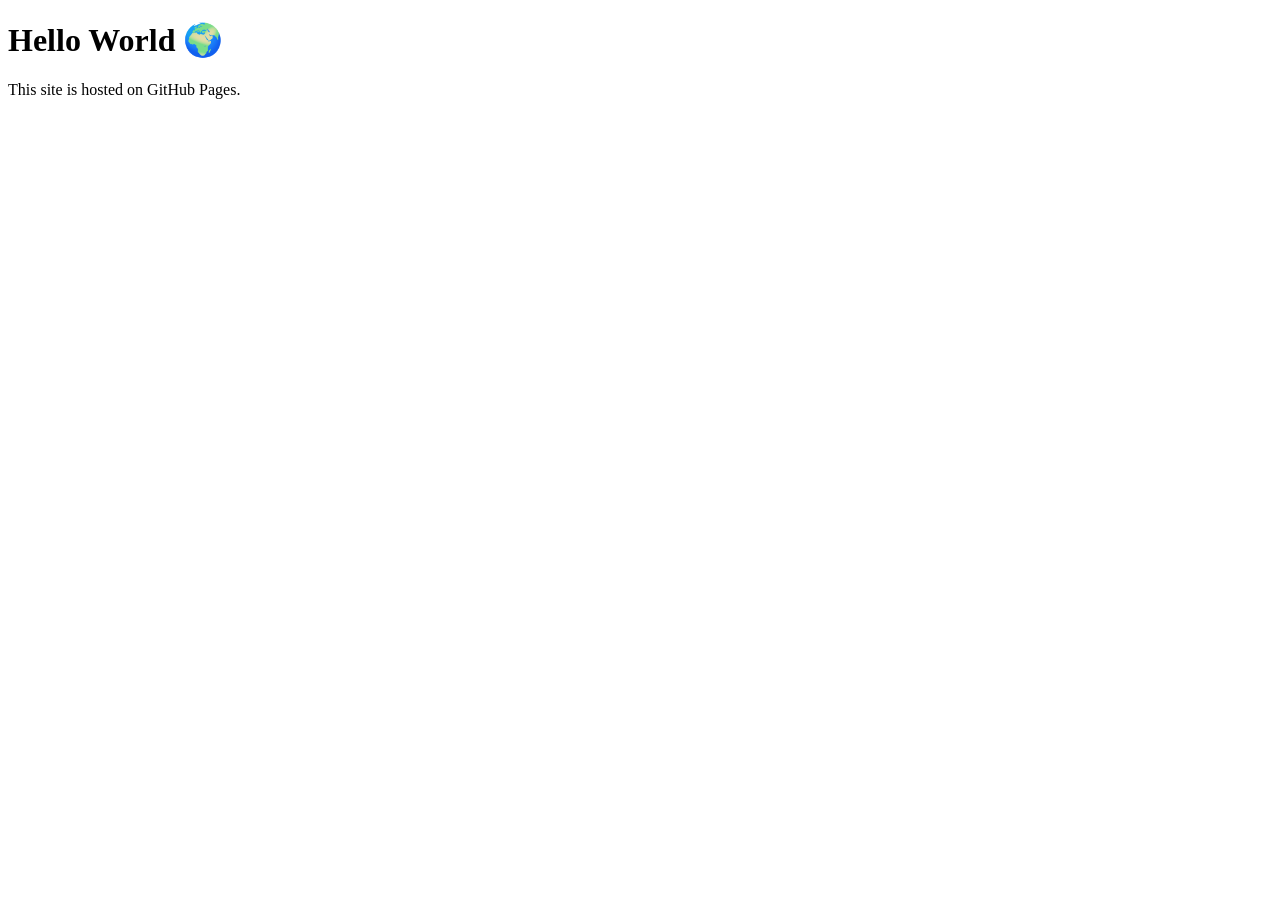
==== index.html @ a032c5ef "Static web site - hello world." ====
<!DOCTYPE html>
<html lang="en">
<head>
  <meta charset="UTF-8">
  <title>Hello World – GitHub Pages</title>
  <meta name="viewport" content="width=device-width, initial-scale=1.0">
</head>
<body>
  <h1>Hello World 🌍</h1>
  <p>This site is hosted on GitHub Pages.</p>
</body>
</html>
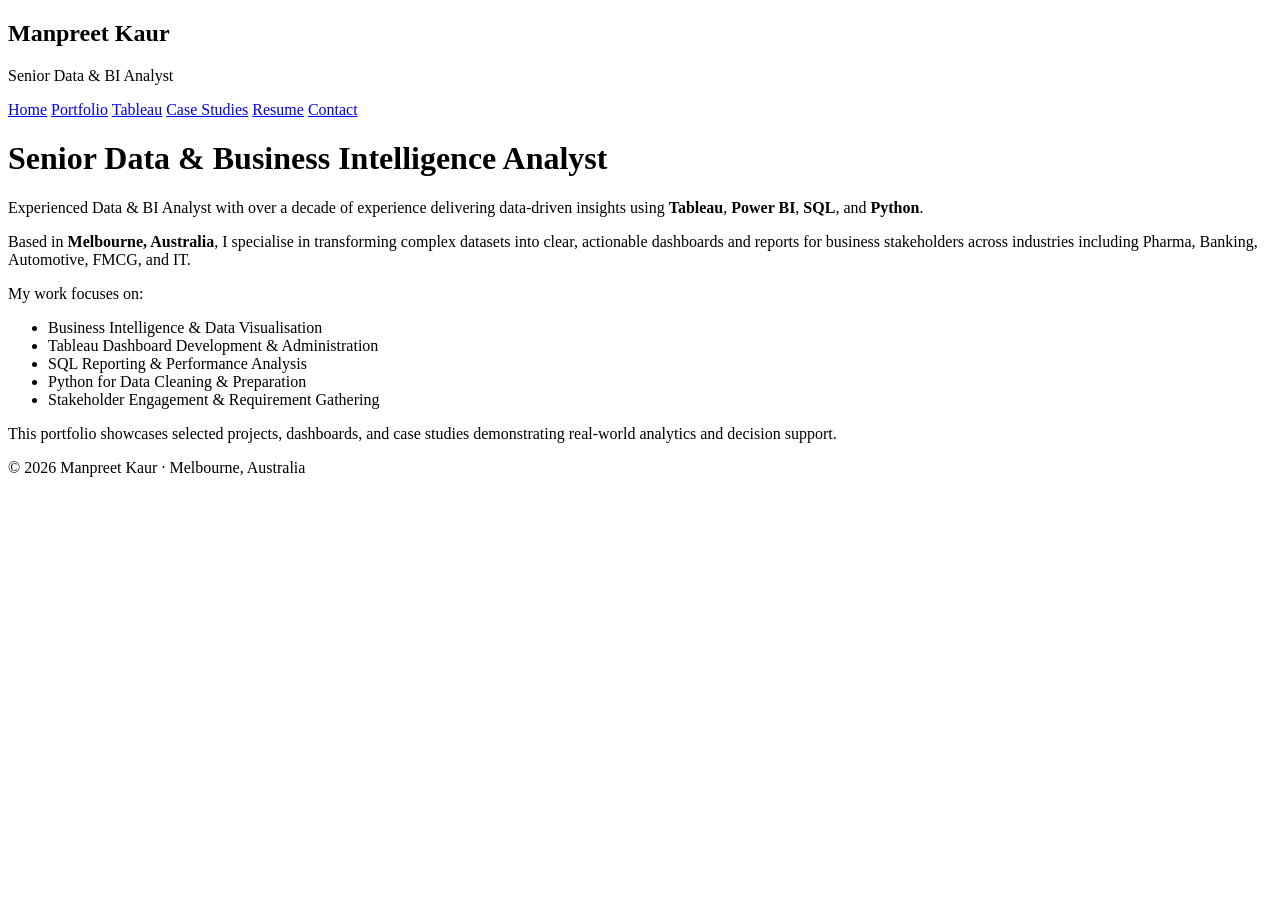
==== commit 256e7b54: "Update home page to static portfolio" ====
--- a/index.html
+++ b/index.html
@@ -2,11 +2,84 @@
 <html lang="en">
 <head>
   <meta charset="UTF-8">
-  <title>Hello World – GitHub Pages</title>
+  <title>Manpreet Kaur | Senior Data & BI Analyst</title>
+
+  <!-- SEO & Mobile -->
   <meta name="viewport" content="width=device-width, initial-scale=1.0">
+  <meta name="description" content="Senior Data & BI Analyst based in Melbourne, Australia. Expertise in Tableau, Power BI, SQL, and Python.">
+  <meta name="keywords" content="Data Analyst, BI Analyst, Tableau, Power BI, SQL, Melbourne Australia">
+  <meta name="author" content="Manpreet Kaur">
+
+  <!-- CSS -->
+  <link rel="stylesheet" href="css/style.css">
 </head>
+
 <body>
-  <h1>Hello World 🌍</h1>
-  <p>This site is hosted on GitHub Pages.</p>
+
+  <!-- ===== HEADER / NAV ===== -->
+  <header class="site-header">
+    <div class="container header-flex">
+      <div class="brand">
+        <h2>Manpreet Kaur</h2>
+        <p>Senior Data & BI Analyst</p>
+      </div>
+
+      <nav class="nav">
+        <a href="index.html">Home</a>
+        <a href="portfolio.html">Portfolio</a>
+        <a href="tableau.html">Tableau</a>
+        <a href="case-studies.html">Case Studies</a>
+        <a href="resume.html">Resume</a>
+        <a href="contact.html">Contact</a>
+      </nav>
+    </div>
+  </header>
+
+  <!-- ===== MAIN CONTENT ===== -->
+  <main class="container">
+
+    <div class="card">
+      <h1>Senior Data & Business Intelligence Analyst</h1>
+
+      <p>
+        Experienced Data & BI Analyst with over a decade of experience delivering
+        data-driven insights using <strong>Tableau</strong>, <strong>Power BI</strong>,
+        <strong>SQL</strong>, and <strong>Python</strong>.
+      </p>
+
+      <p>
+        Based in <strong>Melbourne, Australia</strong>, I specialise in transforming
+        complex datasets into clear, actionable dashboards and reports for business
+        stakeholders across industries including Pharma, Banking, Automotive, FMCG,
+        and IT.
+      </p>
+
+      <p>
+        My work focuses on:
+      </p>
+
+      <ul>
+        <li>Business Intelligence & Data Visualisation</li>
+        <li>Tableau Dashboard Development & Administration</li>
+        <li>SQL Reporting & Performance Analysis</li>
+        <li>Python for Data Cleaning & Preparation</li>
+        <li>Stakeholder Engagement & Requirement Gathering</li>
+      </ul>
+
+      <p>
+        This portfolio showcases selected projects, dashboards, and case studies
+        demonstrating real-world analytics and decision support.
+      </p>
+    </div>
+
+  </main>
+
+  <!-- ===== FOOTER ===== -->
+  <footer class="site-footer">
+    <p>
+      © 2026 Manpreet Kaur · Melbourne, Australia
+    </p>
+  </footer>
+
 </body>
 </html>
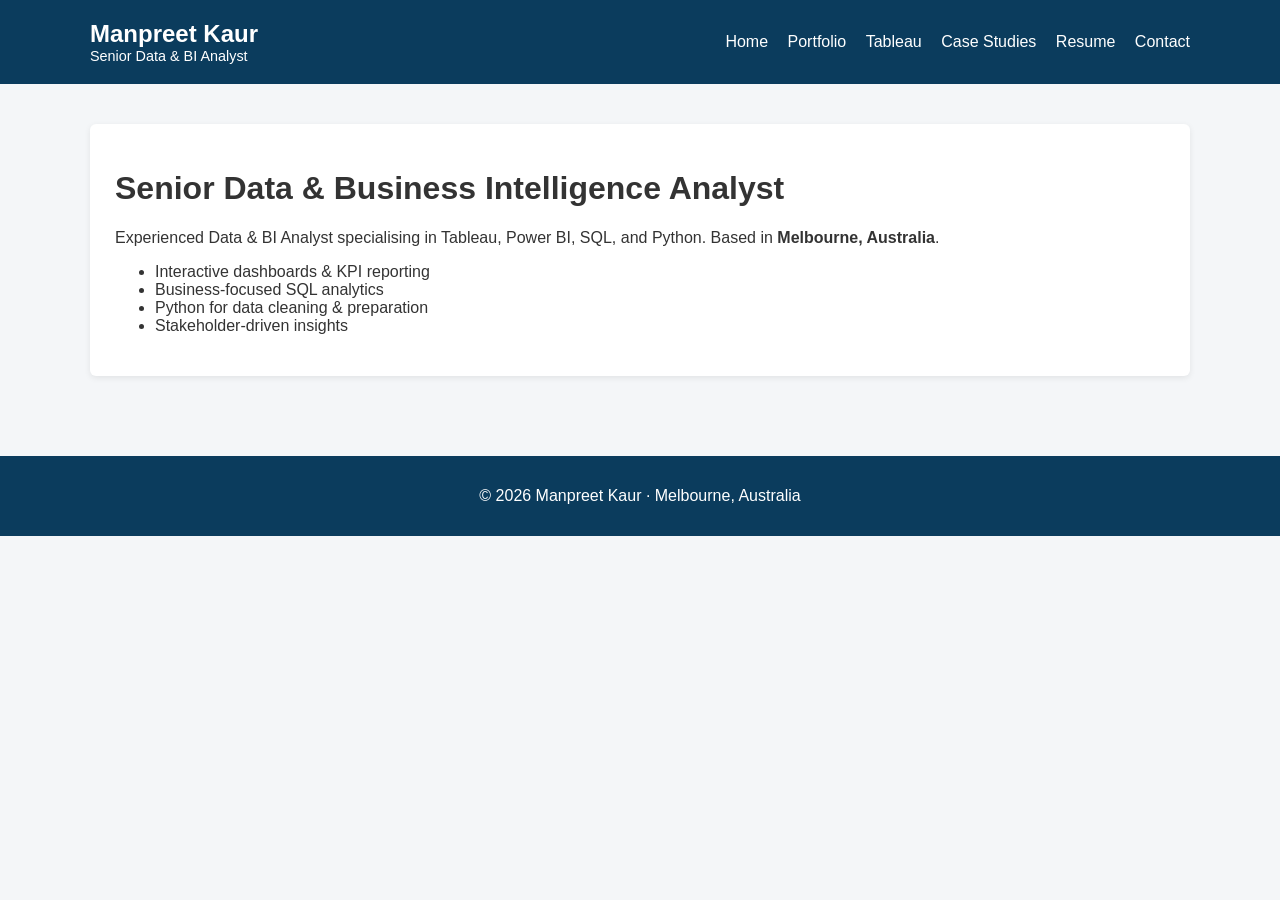
==== commit bd4970a7: "Added content in pages" ====
--- a/index.html
+++ b/index.html
@@ -3,83 +3,48 @@
 <head>
   <meta charset="UTF-8">
   <title>Manpreet Kaur | Senior Data & BI Analyst</title>
-
-  <!-- SEO & Mobile -->
   <meta name="viewport" content="width=device-width, initial-scale=1.0">
-  <meta name="description" content="Senior Data & BI Analyst based in Melbourne, Australia. Expertise in Tableau, Power BI, SQL, and Python.">
-  <meta name="keywords" content="Data Analyst, BI Analyst, Tableau, Power BI, SQL, Melbourne Australia">
-  <meta name="author" content="Manpreet Kaur">
-
-  <!-- CSS -->
+  <meta name="description" content="Senior Data & BI Analyst based in Melbourne, Australia. Tableau, Power BI, SQL, Python.">
   <link rel="stylesheet" href="css/style.css">
 </head>
-
 <body>
 
-  <!-- ===== HEADER / NAV ===== -->
-  <header class="site-header">
-    <div class="container header-flex">
-      <div class="brand">
-        <h2>Manpreet Kaur</h2>
-        <p>Senior Data & BI Analyst</p>
-      </div>
+<header class="site-header">
+  <div class="container header-flex">
+    <div class="brand">
+      <h2>Manpreet Kaur</h2>
+      <p>Senior Data & BI Analyst</p>
+    </div>
+    <nav class="nav">
+      <a href="index.html">Home</a>
+      <a href="portfolio.html">Portfolio</a>
+      <a href="tableau.html">Tableau</a>
+      <a href="case-studies.html">Case Studies</a>
+      <a href="resume.html">Resume</a>
+      <a href="contact.html">Contact</a>
+    </nav>
+  </div>
+</header>
 
-      <nav class="nav">
-        <a href="index.html">Home</a>
-        <a href="portfolio.html">Portfolio</a>
-        <a href="tableau.html">Tableau</a>
-        <a href="case-studies.html">Case Studies</a>
-        <a href="resume.html">Resume</a>
-        <a href="contact.html">Contact</a>
-      </nav>
-    </div>
-  </header>
+<main class="container">
+  <div class="card">
+    <h1>Senior Data & Business Intelligence Analyst</h1>
+    <p>
+      Experienced Data & BI Analyst specialising in Tableau, Power BI, SQL, and Python.
+      Based in <strong>Melbourne, Australia</strong>.
+    </p>
+    <ul>
+      <li>Interactive dashboards & KPI reporting</li>
+      <li>Business-focused SQL analytics</li>
+      <li>Python for data cleaning & preparation</li>
+      <li>Stakeholder-driven insights</li>
+    </ul>
+  </div>
+</main>
 
-  <!-- ===== MAIN CONTENT ===== -->
-  <main class="container">
-
-    <div class="card">
-      <h1>Senior Data & Business Intelligence Analyst</h1>
-
-      <p>
-        Experienced Data & BI Analyst with over a decade of experience delivering
-        data-driven insights using <strong>Tableau</strong>, <strong>Power BI</strong>,
-        <strong>SQL</strong>, and <strong>Python</strong>.
-      </p>
-
-      <p>
-        Based in <strong>Melbourne, Australia</strong>, I specialise in transforming
-        complex datasets into clear, actionable dashboards and reports for business
-        stakeholders across industries including Pharma, Banking, Automotive, FMCG,
-        and IT.
-      </p>
-
-      <p>
-        My work focuses on:
-      </p>
-
-      <ul>
-        <li>Business Intelligence & Data Visualisation</li>
-        <li>Tableau Dashboard Development & Administration</li>
-        <li>SQL Reporting & Performance Analysis</li>
-        <li>Python for Data Cleaning & Preparation</li>
-        <li>Stakeholder Engagement & Requirement Gathering</li>
-      </ul>
-
-      <p>
-        This portfolio showcases selected projects, dashboards, and case studies
-        demonstrating real-world analytics and decision support.
-      </p>
-    </div>
-
-  </main>
-
-  <!-- ===== FOOTER ===== -->
-  <footer class="site-footer">
-    <p>
-      © 2026 Manpreet Kaur · Melbourne, Australia
-    </p>
-  </footer>
+<footer class="site-footer">
+  <p>© 2026 Manpreet Kaur · Melbourne, Australia</p>
+</footer>
 
 </body>
 </html>
--- a/css/style.css
+++ b/css/style.css
@@ -0,0 +1,75 @@
+body {
+  margin: 0;
+  font-family: Arial, Helvetica, sans-serif;
+  background: #f4f6f8;
+  color: #333;
+}
+
+.container {
+  max-width: 1100px;
+  margin: auto;
+  padding: 20px;
+}
+
+.site-header {
+  background: #0b3c5d;
+  color: white;
+}
+
+.header-flex {
+  display: flex;
+  justify-content: space-between;
+  align-items: center;
+}
+
+.brand h2 {
+  margin: 0;
+}
+
+.brand p {
+  margin: 0;
+  font-size: 0.9em;
+}
+
+.nav a {
+  color: white;
+  margin-left: 15px;
+  text-decoration: none;
+  font-weight: 500;
+}
+
+.nav a:hover {
+  text-decoration: underline;
+}
+
+.card {
+  background: white;
+  padding: 25px;
+  margin: 20px 0;
+  border-radius: 6px;
+  box-shadow: 0 2px 6px rgba(0,0,0,0.08);
+}
+
+.site-footer {
+  text-align: center;
+  padding: 15px;
+  background: #0b3c5d;
+  color: white;
+  margin-top: 40px;
+}
+
+@media (max-width: 768px) {
+  .header-flex {
+    flex-direction: column;
+    align-items: flex-start;
+  }
+
+  .nav {
+    margin-top: 10px;
+  }
+
+  .nav a {
+    margin-left: 0;
+    margin-right: 15px;
+  }
+}
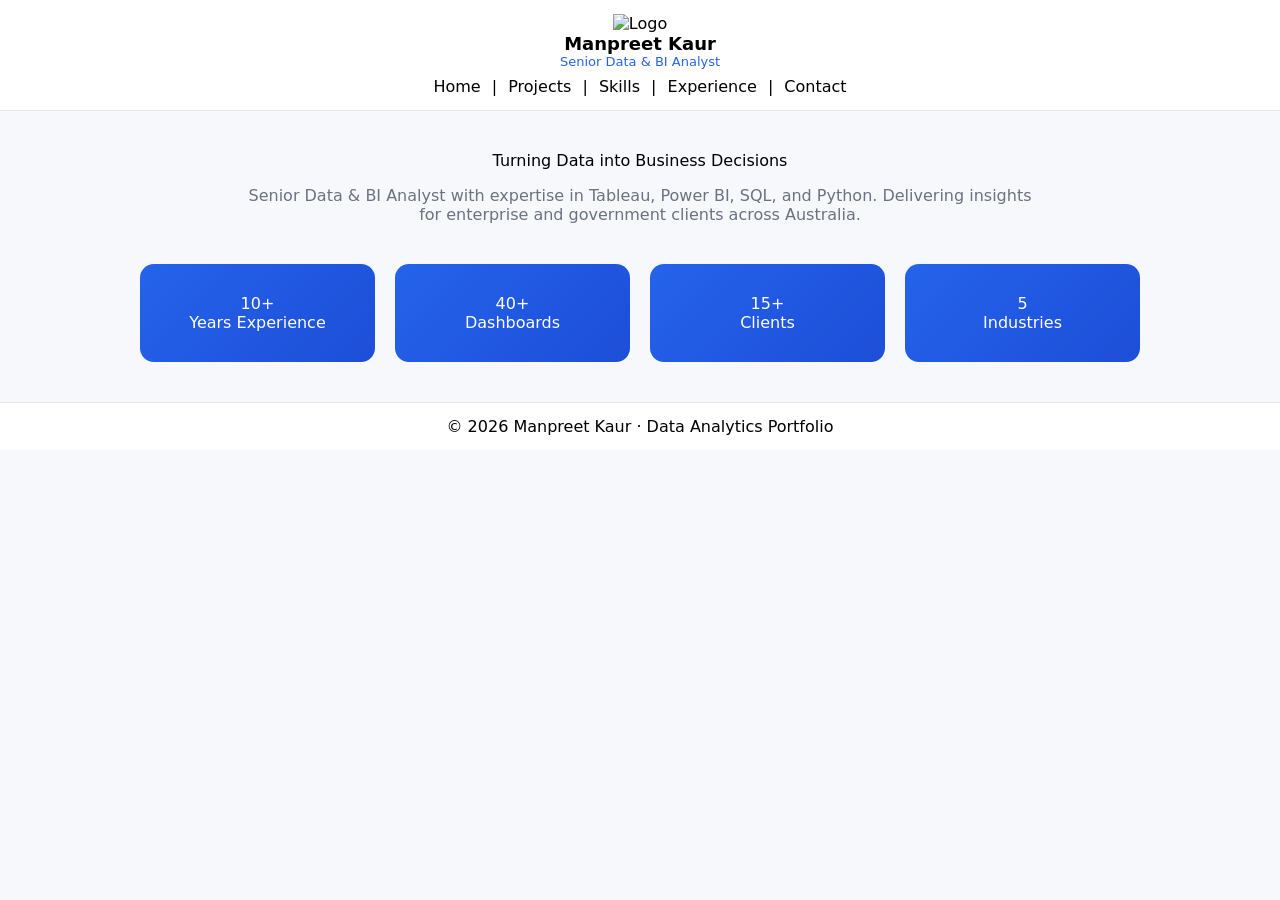
==== commit bed6e65a: "Updated styles a bit" ====
--- a/index.html
+++ b/index.html
@@ -1,50 +1,131 @@
 <!DOCTYPE html>
 <html lang="en">
 <head>
-  <meta charset="UTF-8">
-  <title>Manpreet Kaur | Senior Data & BI Analyst</title>
-  <meta name="viewport" content="width=device-width, initial-scale=1.0">
-  <meta name="description" content="Senior Data & BI Analyst based in Melbourne, Australia. Tableau, Power BI, SQL, Python.">
-  <link rel="stylesheet" href="css/style.css">
+  <meta charset="UTF-8" />
+  <meta name="viewport" content="width=device-width, initial-scale=1.0" />
+  <title>Manpreet Kaur | Data & BI Analyst</title>
+  <link rel="stylesheet" href="style.css" />
 </head>
+
 <body>
 
-<header class="site-header">
-  <div class="container header-flex">
-    <div class="brand">
-      <h2>Manpreet Kaur</h2>
-      <p>Senior Data & BI Analyst</p>
+<!-- ================= HEADER ================= -->
+<header class="top-nav">
+  <div class="nav-left">
+    <img src="assets/logo.png" class="nav-logo-img" alt="Logo" />
+  </div>
+
+  <div class="nav-center">
+    <div class="brand-title">Manpreet Kaur</div>
+    <div class="brand-subtitle">Senior Data & BI Analyst</div>
+
+    <div class="nav-links">
+      <a onclick="showSection('home')">Home</a>
+      <span class="sep">|</span>
+      <a onclick="showSection('projects')">Projects</a>
+      <span class="sep">|</span>
+      <a onclick="showSection('skills')">Skills</a>
+      <span class="sep">|</span>
+      <a onclick="showSection('experience')">Experience</a>
+      <span class="sep">|</span>
+      <a onclick="showSection('contact')">Contact</a>
     </div>
-    <nav class="nav">
-      <a href="index.html">Home</a>
-      <a href="portfolio.html">Portfolio</a>
-      <a href="tableau.html">Tableau</a>
-      <a href="case-studies.html">Case Studies</a>
-      <a href="resume.html">Resume</a>
-      <a href="contact.html">Contact</a>
-    </nav>
   </div>
 </header>
 
-<main class="container">
+<main class="main-container">
+
+<!-- ================= HOME ================= -->
+<section id="home" class="section active">
+  <div class="center-title main-title">
+    Turning Data into Business Decisions
+  </div>
+
+  <p class="subtitle center-title">
+    Senior Data & BI Analyst with expertise in Tableau, Power BI, SQL, and Python.
+    Delivering insights for enterprise and government clients across Australia.
+  </p>
+
+  <div class="stats-grid">
+    <div class="stat-card"><div class="stat-number">10+</div><div class="stat-label">Years Experience</div></div>
+    <div class="stat-card"><div class="stat-number">40+</div><div class="stat-label">Dashboards</div></div>
+    <div class="stat-card"><div class="stat-number">15+</div><div class="stat-label">Clients</div></div>
+    <div class="stat-card"><div class="stat-number">5</div><div class="stat-label">Industries</div></div>
+  </div>
+</section>
+
+<!-- ================= PROJECTS ================= -->
+<section id="projects" class="section">
+  <h2 class="center-title">Featured Projects</h2>
+
+  <div class="card-grid">
+    <div class="card">
+      <h3>Banking Risk Dashboard</h3>
+      <p>SQL + Tableau dashboard for fraud & credit risk insights.</p>
+    </div>
+
+    <div class="card">
+      <h3>Pharma Sales Analytics</h3>
+      <p>Power BI analytics for regional sales optimization.</p>
+    </div>
+
+    <div class="card">
+      <h3>Automotive Market Analysis</h3>
+      <p>Python + SQL demand forecasting & segmentation.</p>
+    </div>
+  </div>
+</section>
+
+<!-- ================= SKILLS ================= -->
+<section id="skills" class="section">
+  <h2 class="center-title">Core Skills</h2>
+
+  <div class="card-grid">
+    <div class="card">Tableau • Power BI</div>
+    <div class="card">SQL (Advanced)</div>
+    <div class="card">Python (Pandas, NumPy)</div>
+    <div class="card">Business Analysis</div>
+  </div>
+</section>
+
+<!-- ================= EXPERIENCE ================= -->
+<section id="experience" class="section">
+  <h2 class="center-title">Professional Experience</h2>
+
   <div class="card">
-    <h1>Senior Data & Business Intelligence Analyst</h1>
-    <p>
-      Experienced Data & BI Analyst specialising in Tableau, Power BI, SQL, and Python.
-      Based in <strong>Melbourne, Australia</strong>.
-    </p>
+    <h3>Senior Data Analyst</h3>
+    <p>Enterprise & Government Clients (Australia)</p>
     <ul>
-      <li>Interactive dashboards & KPI reporting</li>
-      <li>Business-focused SQL analytics</li>
-      <li>Python for data cleaning & preparation</li>
-      <li>Stakeholder-driven insights</li>
+      <li>Built executive dashboards</li>
+      <li>Improved reporting efficiency by 40%</li>
+      <li>Led BI modernization initiatives</li>
     </ul>
   </div>
+</section>
+
+<!-- ================= CONTACT ================= -->
+<section id="contact" class="section">
+  <h2 class="center-title">Contact</h2>
+
+  <div class="card">
+    <p>📍 Australia</p>
+    <p>📧 manpreet@example.com</p>
+    <p>🔗 LinkedIn | GitHub</p>
+  </div>
+</section>
+
 </main>
 
-<footer class="site-footer">
-  <p>© 2026 Manpreet Kaur · Melbourne, Australia</p>
+<footer class="footer">
+  © 2026 Manpreet Kaur · Data Analytics Portfolio
 </footer>
+
+<script>
+function showSection(id) {
+  document.querySelectorAll('.section').forEach(s => s.classList.remove('active'));
+  document.getElementById(id).classList.add('active');
+}
+</script>
 
 </body>
 </html>
--- a/style.css
+++ b/style.css
@@ -0,0 +1,96 @@
+body {
+  margin: 0;
+  font-family: "Segoe UI", system-ui, sans-serif;
+  background: #f6f8fc;
+}
+
+.top-nav {
+  position: sticky;
+  top: 0;
+  background: #fff;
+  border-bottom: 1px solid #e5e7eb;
+  padding: 14px;
+  text-align: center;
+}
+
+.nav-logo-img {
+  height: 42px;
+}
+
+.brand-title {
+  font-size: 18px;
+  font-weight: 700;
+}
+
+.brand-subtitle {
+  font-size: 13px;
+  color: #2563eb;
+}
+
+.nav-links {
+  margin-top: 8px;
+}
+
+.nav-links a {
+  cursor: pointer;
+  margin: 0 6px;
+  font-weight: 500;
+}
+
+.section {
+  display: none;
+  max-width: 1000px;
+  margin: auto;
+  padding: 40px 20px;
+}
+
+.section.active {
+  display: block;
+}
+
+.center-title {
+  text-align: center;
+}
+
+.subtitle {
+  color: #6b7280;
+  max-width: 800px;
+  margin: 16px auto;
+}
+
+.card-grid {
+  display: flex;
+  gap: 20px;
+  flex-wrap: wrap;
+  justify-content: center;
+}
+
+.card {
+  background: #fff;
+  padding: 24px;
+  border-radius: 14px;
+  width: 280px;
+  box-shadow: 0 6px 18px rgba(0,0,0,0.08);
+}
+
+.stats-grid {
+  display: grid;
+  grid-template-columns: repeat(auto-fit,minmax(180px,1fr));
+  gap: 20px;
+  margin-top: 40px;
+}
+
+.stat-card {
+  background: linear-gradient(135deg,#2563eb,#1d4ed8);
+  color: white;
+  padding: 30px;
+  border-radius: 14px;
+  text-align: center;
+}
+
+.footer {
+  text-align: center;
+  padding: 14px;
+  background: #fff;
+  border-top: 1px solid #e5e7eb;
+}
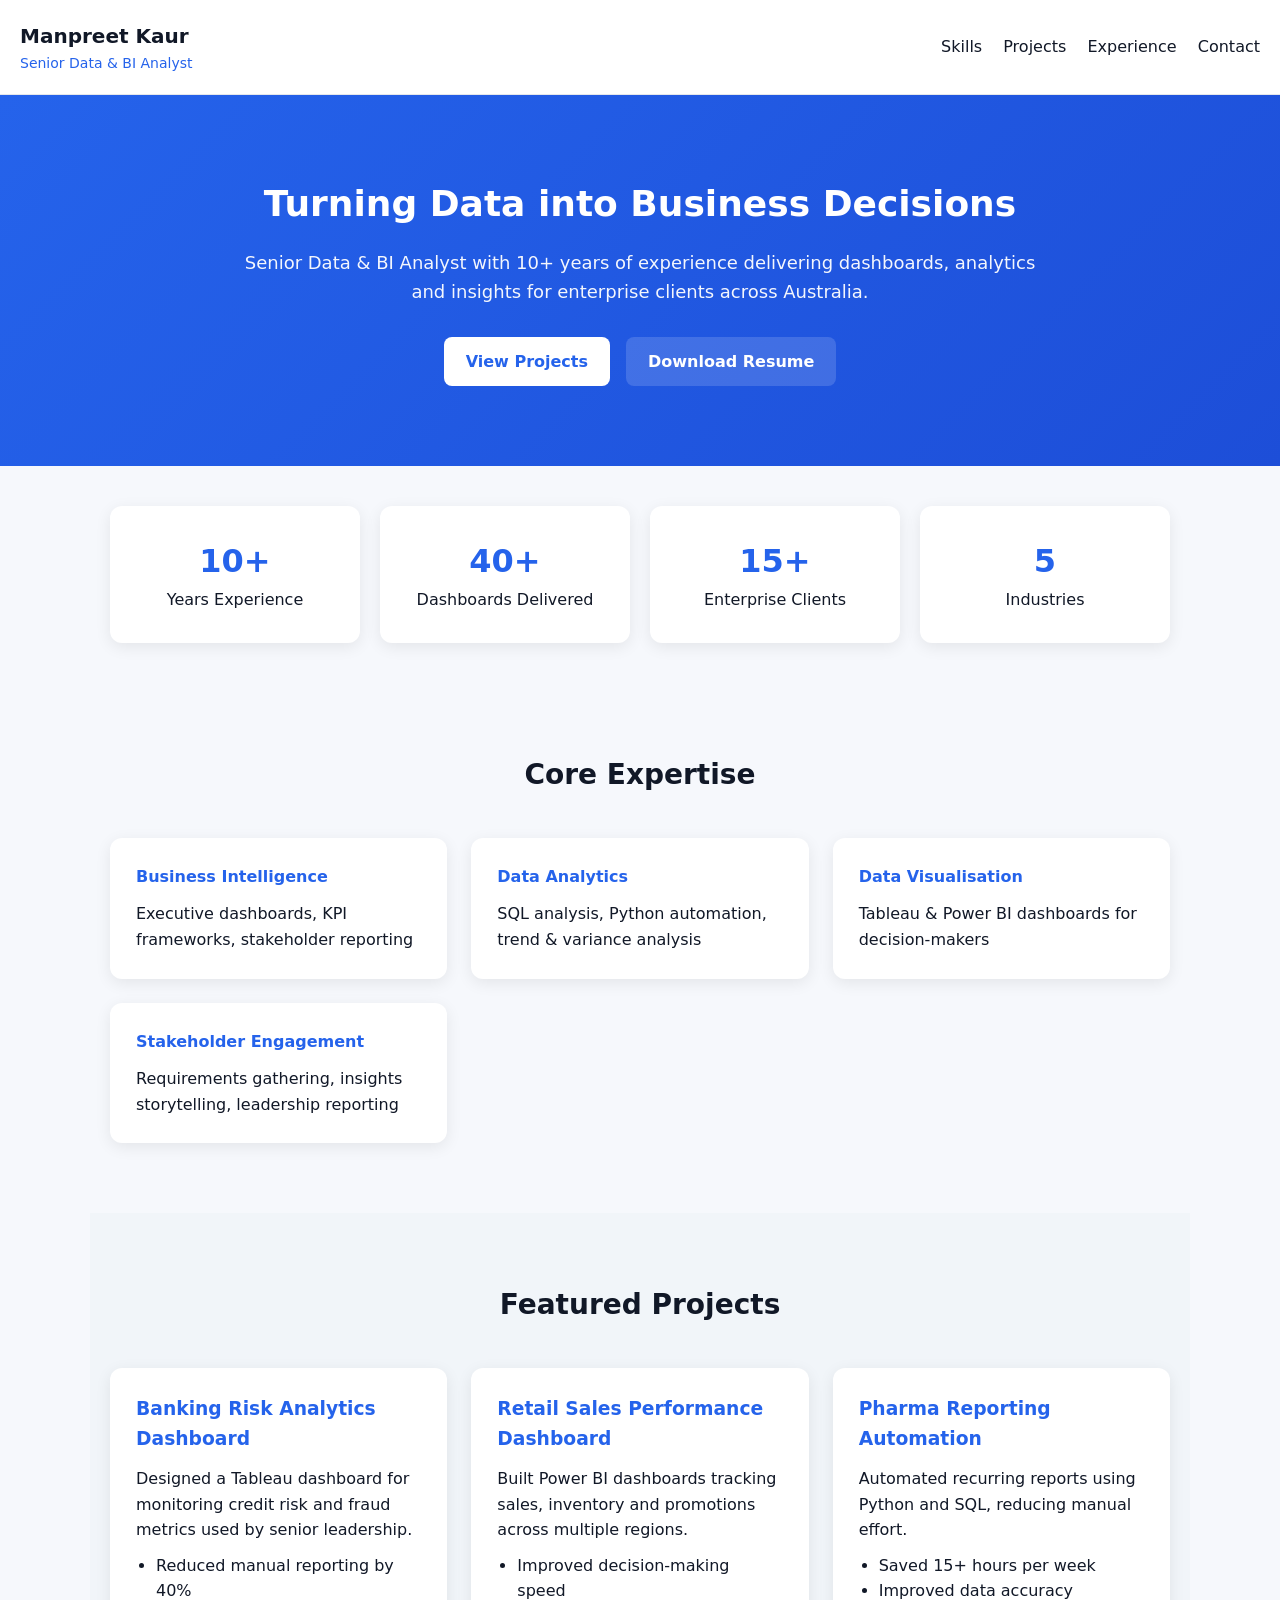
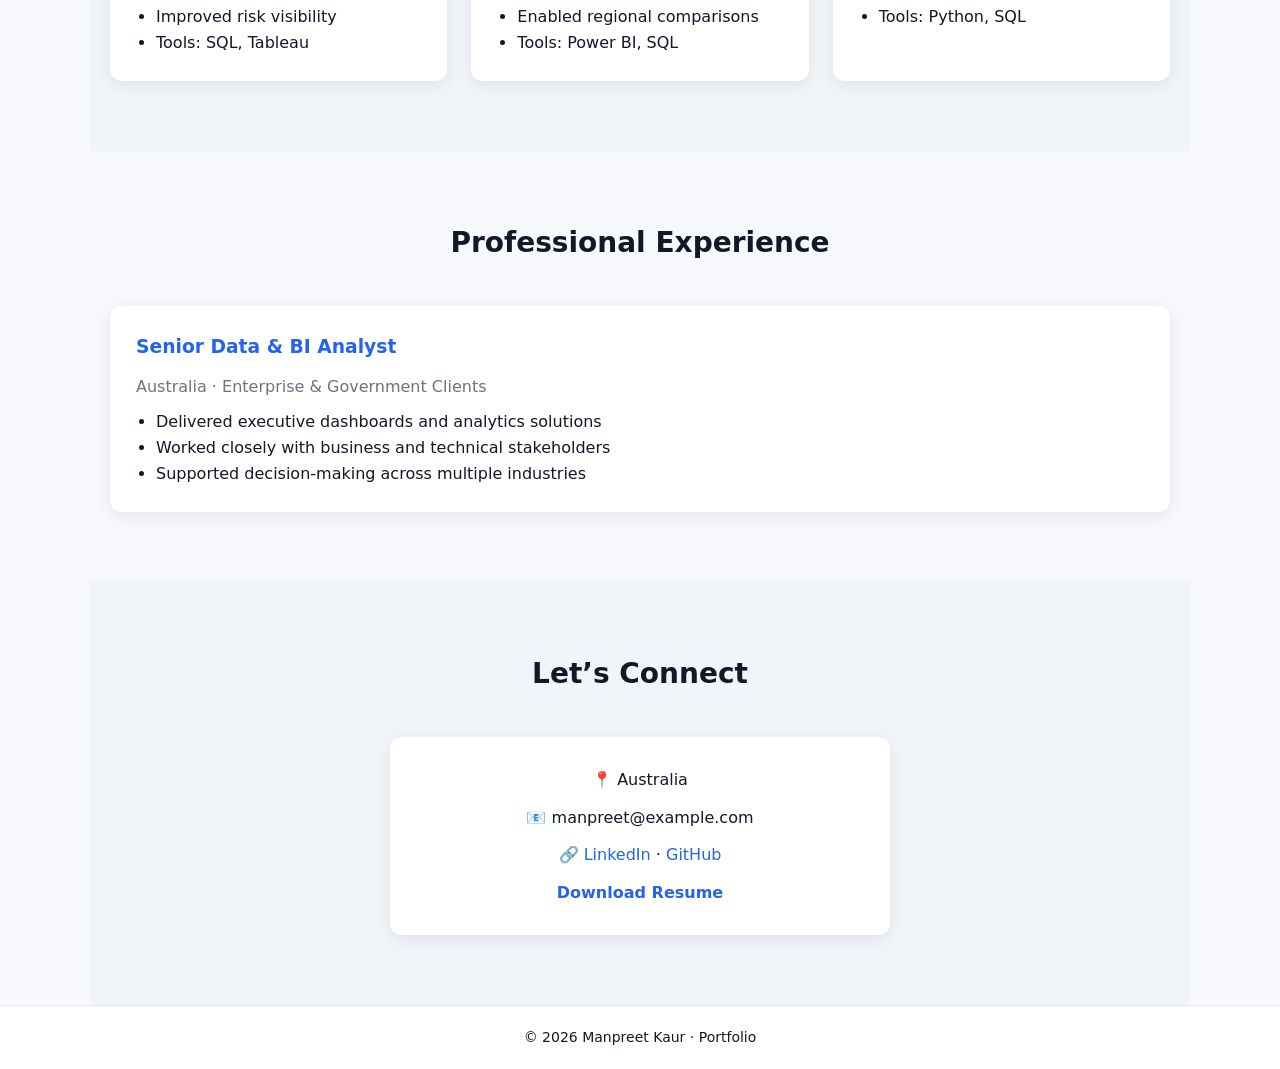
==== commit f204ca5f: "Enhanced a bit more" ====
--- a/index.html
+++ b/index.html
@@ -2,8 +2,13 @@
 <html lang="en">
 <head>
   <meta charset="UTF-8" />
+  <title>Manpreet Kaur | Senior Data & BI Analyst</title>
   <meta name="viewport" content="width=device-width, initial-scale=1.0" />
-  <title>Manpreet Kaur | Data & BI Analyst</title>
+
+  <!-- SEO -->
+  <meta name="description" content="Senior Data & BI Analyst with 10+ years experience delivering business insights using Tableau, Power BI and SQL across Australia." />
+
+  <!-- CSS -->
   <link rel="stylesheet" href="style.css" />
 </head>
 
@@ -11,121 +16,164 @@
 
 <!-- ================= HEADER ================= -->
 <header class="top-nav">
-  <div class="nav-left">
-    <img src="assets/logo.png" class="nav-logo-img" alt="Logo" />
+  <div class="brand">
+    <h1>Manpreet Kaur</h1>
+    <p>Senior Data & BI Analyst</p>
   </div>
 
-  <div class="nav-center">
-    <div class="brand-title">Manpreet Kaur</div>
-    <div class="brand-subtitle">Senior Data & BI Analyst</div>
-
-    <div class="nav-links">
-      <a onclick="showSection('home')">Home</a>
-      <span class="sep">|</span>
-      <a onclick="showSection('projects')">Projects</a>
-      <span class="sep">|</span>
-      <a onclick="showSection('skills')">Skills</a>
-      <span class="sep">|</span>
-      <a onclick="showSection('experience')">Experience</a>
-      <span class="sep">|</span>
-      <a onclick="showSection('contact')">Contact</a>
-    </div>
-  </div>
+  <nav class="nav-links">
+    <a href="#skills">Skills</a>
+    <a href="#projects">Projects</a>
+    <a href="#experience">Experience</a>
+    <a href="#contact">Contact</a>
+  </nav>
 </header>
 
-<main class="main-container">
-
-<!-- ================= HOME ================= -->
-<section id="home" class="section active">
-  <div class="center-title main-title">
-    Turning Data into Business Decisions
-  </div>
-
-  <p class="subtitle center-title">
-    Senior Data & BI Analyst with expertise in Tableau, Power BI, SQL, and Python.
-    Delivering insights for enterprise and government clients across Australia.
+<!-- ================= HERO ================= -->
+<section class="hero">
+  <h2>Turning Data into Business Decisions</h2>
+  <p>
+    Senior Data & BI Analyst with 10+ years of experience delivering
+    dashboards, analytics and insights for enterprise clients across Australia.
   </p>
 
-  <div class="stats-grid">
-    <div class="stat-card"><div class="stat-number">10+</div><div class="stat-label">Years Experience</div></div>
-    <div class="stat-card"><div class="stat-number">40+</div><div class="stat-label">Dashboards</div></div>
-    <div class="stat-card"><div class="stat-number">15+</div><div class="stat-label">Clients</div></div>
-    <div class="stat-card"><div class="stat-number">5</div><div class="stat-label">Industries</div></div>
+  <div class="hero-actions">
+    <a href="#projects" class="btn-primary">View Projects</a>
+    <a href="Manpreet_Kaur_Analyst_Resume.pdf" target="_blank" class="btn-secondary">
+      Download Resume
+    </a>
   </div>
 </section>
 
-<!-- ================= PROJECTS ================= -->
-<section id="projects" class="section">
-  <h2 class="center-title">Featured Projects</h2>
-
-  <div class="card-grid">
-    <div class="card">
-      <h3>Banking Risk Dashboard</h3>
-      <p>SQL + Tableau dashboard for fraud & credit risk insights.</p>
-    </div>
-
-    <div class="card">
-      <h3>Pharma Sales Analytics</h3>
-      <p>Power BI analytics for regional sales optimization.</p>
-    </div>
-
-    <div class="card">
-      <h3>Automotive Market Analysis</h3>
-      <p>Python + SQL demand forecasting & segmentation.</p>
-    </div>
+<!-- ================= STATS ================= -->
+<section class="stats">
+  <div class="stat-card">
+    <h3>10+</h3>
+    <p>Years Experience</p>
+  </div>
+  <div class="stat-card">
+    <h3>40+</h3>
+    <p>Dashboards Delivered</p>
+  </div>
+  <div class="stat-card">
+    <h3>15+</h3>
+    <p>Enterprise Clients</p>
+  </div>
+  <div class="stat-card">
+    <h3>5</h3>
+    <p>Industries</p>
   </div>
 </section>
 
 <!-- ================= SKILLS ================= -->
 <section id="skills" class="section">
-  <h2 class="center-title">Core Skills</h2>
+  <h2>Core Expertise</h2>
 
   <div class="card-grid">
-    <div class="card">Tableau • Power BI</div>
-    <div class="card">SQL (Advanced)</div>
-    <div class="card">Python (Pandas, NumPy)</div>
-    <div class="card">Business Analysis</div>
+    <div class="card">
+      <h4>Business Intelligence</h4>
+      <p>Executive dashboards, KPI frameworks, stakeholder reporting</p>
+    </div>
+
+    <div class="card">
+      <h4>Data Analytics</h4>
+      <p>SQL analysis, Python automation, trend & variance analysis</p>
+    </div>
+
+    <div class="card">
+      <h4>Data Visualisation</h4>
+      <p>Tableau & Power BI dashboards for decision-makers</p>
+    </div>
+
+    <div class="card">
+      <h4>Stakeholder Engagement</h4>
+      <p>Requirements gathering, insights storytelling, leadership reporting</p>
+    </div>
+  </div>
+</section>
+
+<!-- ================= PROJECTS ================= -->
+<section id="projects" class="section light">
+  <h2>Featured Projects</h2>
+
+  <div class="card-grid">
+    <div class="card">
+      <h3>Banking Risk Analytics Dashboard</h3>
+      <p>
+        Designed a Tableau dashboard for monitoring credit risk and fraud metrics
+        used by senior leadership.
+      </p>
+      <ul>
+        <li>Reduced manual reporting by 40%</li>
+        <li>Improved risk visibility</li>
+        <li>Tools: SQL, Tableau</li>
+      </ul>
+    </div>
+
+    <div class="card">
+      <h3>Retail Sales Performance Dashboard</h3>
+      <p>
+        Built Power BI dashboards tracking sales, inventory and promotions
+        across multiple regions.
+      </p>
+      <ul>
+        <li>Improved decision-making speed</li>
+        <li>Enabled regional comparisons</li>
+        <li>Tools: Power BI, SQL</li>
+      </ul>
+    </div>
+
+    <div class="card">
+      <h3>Pharma Reporting Automation</h3>
+      <p>
+        Automated recurring reports using Python and SQL, reducing manual effort.
+      </p>
+      <ul>
+        <li>Saved 15+ hours per week</li>
+        <li>Improved data accuracy</li>
+        <li>Tools: Python, SQL</li>
+      </ul>
+    </div>
   </div>
 </section>
 
 <!-- ================= EXPERIENCE ================= -->
 <section id="experience" class="section">
-  <h2 class="center-title">Professional Experience</h2>
+  <h2>Professional Experience</h2>
 
   <div class="card">
-    <h3>Senior Data Analyst</h3>
-    <p>Enterprise & Government Clients (Australia)</p>
+    <h3>Senior Data & BI Analyst</h3>
+    <p class="muted">Australia · Enterprise & Government Clients</p>
     <ul>
-      <li>Built executive dashboards</li>
-      <li>Improved reporting efficiency by 40%</li>
-      <li>Led BI modernization initiatives</li>
+      <li>Delivered executive dashboards and analytics solutions</li>
+      <li>Worked closely with business and technical stakeholders</li>
+      <li>Supported decision-making across multiple industries</li>
     </ul>
   </div>
 </section>
 
 <!-- ================= CONTACT ================= -->
-<section id="contact" class="section">
-  <h2 class="center-title">Contact</h2>
+<section id="contact" class="section light">
+  <h2>Let’s Connect</h2>
 
-  <div class="card">
+  <div class="contact-card">
     <p>📍 Australia</p>
     <p>📧 manpreet@example.com</p>
-    <p>🔗 LinkedIn | GitHub</p>
+    <p>
+      🔗
+      <a href="https://www.linkedin.com/" target="_blank">LinkedIn</a> ·
+      <a href="https://github.com/manpreetkauranalytics" target="_blank">GitHub</a>
+    </p>
+
+    <a href="Manpreet_Kaur_Analyst_Resume.pdf" target="_blank" class="btn-primary">
+      Download Resume
+    </a>
   </div>
 </section>
 
-</main>
-
 <footer class="footer">
-  © 2026 Manpreet Kaur · Data Analytics Portfolio
+  © 2026 Manpreet Kaur · Portfolio
 </footer>
-
-<script>
-function showSection(id) {
-  document.querySelectorAll('.section').forEach(s => s.classList.remove('active'));
-  document.getElementById(id).classList.add('active');
-}
-</script>
 
 </body>
 </html>
--- a/style.css
+++ b/style.css
@@ -1,96 +1,205 @@
+/* ================= RESET ================= */
+* {
+  box-sizing: border-box;
+  margin: 0;
+  padding: 0;
+}
+
 body {
-  margin: 0;
   font-family: "Segoe UI", system-ui, sans-serif;
   background: #f6f8fc;
-}
-
+  color: #111827;
+  line-height: 1.6;
+}
+
+/* ================= HEADER ================= */
 .top-nav {
-  position: sticky;
-  top: 0;
   background: #fff;
   border-bottom: 1px solid #e5e7eb;
-  padding: 14px;
-  text-align: center;
-}
-
-.nav-logo-img {
-  height: 42px;
-}
-
-.brand-title {
+  padding: 20px;
+  display: flex;
+  justify-content: space-between;
+  align-items: center;
+  flex-wrap: wrap;
+}
+
+.brand h1 {
+  font-size: 20px;
+  font-weight: 700;
+}
+
+.brand p {
+  font-size: 14px;
+  color: #2563eb;
+}
+
+.nav-links a {
+  margin-left: 16px;
+  text-decoration: none;
+  color: #111827;
+  font-weight: 500;
+}
+
+.nav-links a:hover {
+  color: #2563eb;
+}
+
+/* ================= HERO ================= */
+.hero {
+  text-align: center;
+  padding: 80px 20px;
+  background: linear-gradient(135deg, #2563eb, #1d4ed8);
+  color: white;
+}
+
+.hero h2 {
+  font-size: 36px;
+  margin-bottom: 16px;
+}
+
+.hero p {
+  max-width: 800px;
+  margin: 0 auto 30px;
   font-size: 18px;
-  font-weight: 700;
-}
-
-.brand-subtitle {
-  font-size: 13px;
-  color: #2563eb;
-}
-
-.nav-links {
-  margin-top: 8px;
-}
-
-.nav-links a {
-  cursor: pointer;
-  margin: 0 6px;
-  font-weight: 500;
-}
-
+  opacity: 0.95;
+}
+
+.hero-actions {
+  display: flex;
+  justify-content: center;
+  gap: 16px;
+}
+
+/* ================= BUTTONS ================= */
+.btn-primary,
+.btn-secondary {
+  padding: 12px 22px;
+  border-radius: 8px;
+  text-decoration: none;
+  font-weight: 600;
+}
+
+.btn-primary {
+  background: white;
+  color: #2563eb;
+}
+
+.btn-secondary {
+  background: rgba(255,255,255,0.15);
+  color: white;
+}
+
+/* ================= STATS ================= */
+.stats {
+  display: grid;
+  grid-template-columns: repeat(auto-fit, minmax(180px, 1fr));
+  gap: 20px;
+  padding: 40px 20px;
+  max-width: 1100px;
+  margin: auto;
+}
+
+.stat-card {
+  background: white;
+  padding: 30px;
+  border-radius: 12px;
+  text-align: center;
+  box-shadow: 0 4px 16px rgba(0,0,0,0.08);
+}
+
+.stat-card h3 {
+  font-size: 32px;
+  color: #2563eb;
+}
+
+/* ================= SECTIONS ================= */
 .section {
-  display: none;
-  max-width: 1000px;
+  padding: 70px 20px;
+  max-width: 1100px;
   margin: auto;
-  padding: 40px 20px;
-}
-
-.section.active {
-  display: block;
-}
-
-.center-title {
-  text-align: center;
-}
-
-.subtitle {
+}
+
+.section.light {
+  background: #f1f5f9;
+}
+
+.section h2 {
+  text-align: center;
+  margin-bottom: 40px;
+  font-size: 28px;
+}
+
+/* ================= CARDS ================= */
+.card-grid {
+  display: grid;
+  grid-template-columns: repeat(auto-fit, minmax(280px, 1fr));
+  gap: 24px;
+}
+
+.card {
+  background: white;
+  padding: 26px;
+  border-radius: 12px;
+  box-shadow: 0 4px 16px rgba(0,0,0,0.08);
+}
+
+.card h3,
+.card h4 {
+  margin-bottom: 12px;
+  color: #2563eb;
+}
+
+.card ul {
+  margin-top: 10px;
+  padding-left: 20px;
+}
+
+/* ================= EXPERIENCE ================= */
+.muted {
   color: #6b7280;
-  max-width: 800px;
-  margin: 16px auto;
-}
-
-.card-grid {
-  display: flex;
-  gap: 20px;
-  flex-wrap: wrap;
-  justify-content: center;
-}
-
-.card {
-  background: #fff;
-  padding: 24px;
-  border-radius: 14px;
-  width: 280px;
-  box-shadow: 0 6px 18px rgba(0,0,0,0.08);
-}
-
-.stats-grid {
-  display: grid;
-  grid-template-columns: repeat(auto-fit,minmax(180px,1fr));
-  gap: 20px;
-  margin-top: 40px;
-}
-
-.stat-card {
-  background: linear-gradient(135deg,#2563eb,#1d4ed8);
-  color: white;
+  margin-bottom: 10px;
+}
+
+/* ================= CONTACT ================= */
+.contact-card {
+  background: white;
+  max-width: 500px;
+  margin: auto;
   padding: 30px;
-  border-radius: 14px;
-  text-align: center;
-}
-
+  border-radius: 12px;
+  text-align: center;
+  box-shadow: 0 4px 16px rgba(0,0,0,0.08);
+}
+
+.contact-card p {
+  margin-bottom: 12px;
+}
+
+.contact-card a {
+  color: #2563eb;
+  text-decoration: none;
+}
+
+/* ================= FOOTER ================= */
 .footer {
   text-align: center;
-  padding: 14px;
+  padding: 20px;
   background: #fff;
   border-top: 1px solid #e5e7eb;
-}
+  font-size: 14px;
+}
+
+/* ================= MOBILE ================= */
+@media (max-width: 768px) {
+  .hero h2 {
+    font-size: 28px;
+  }
+
+  .hero-actions {
+    flex-direction: column;
+  }
+
+  .nav-links {
+    margin-top: 10px;
+  }
+}
